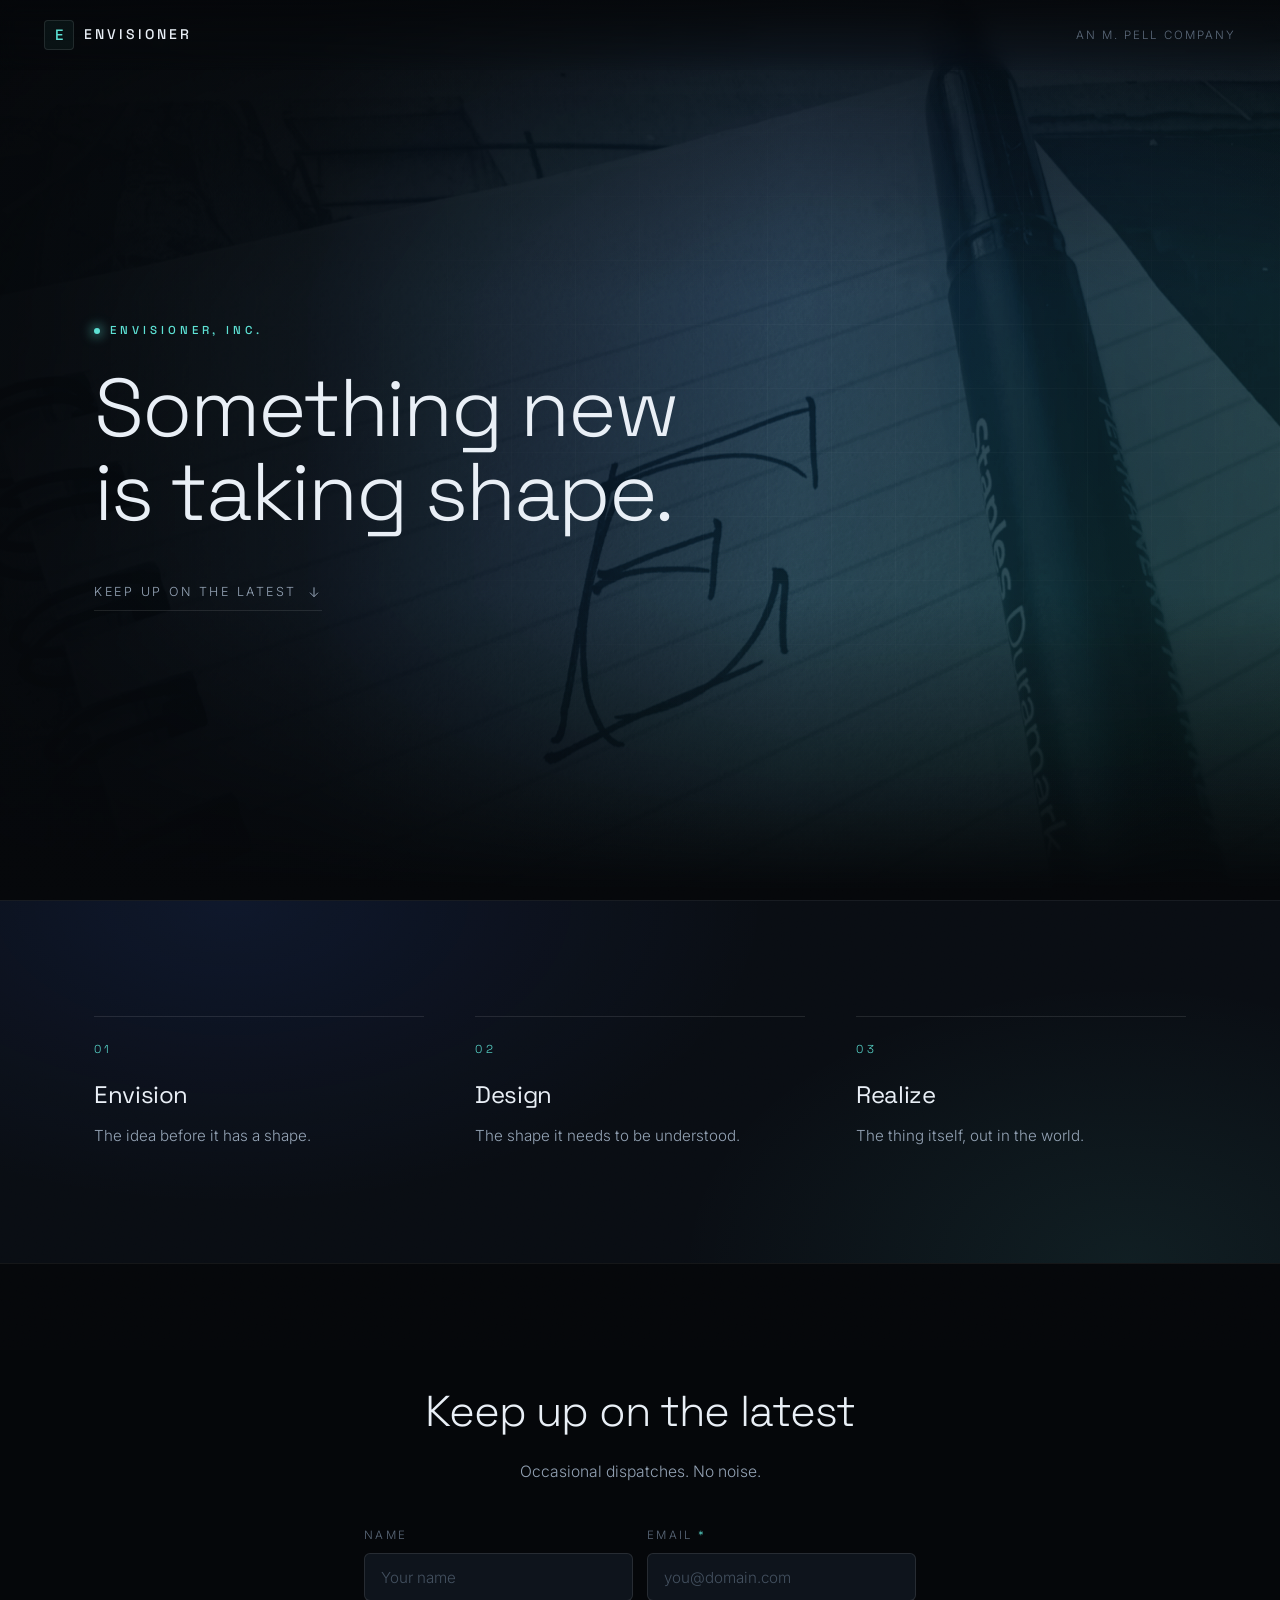
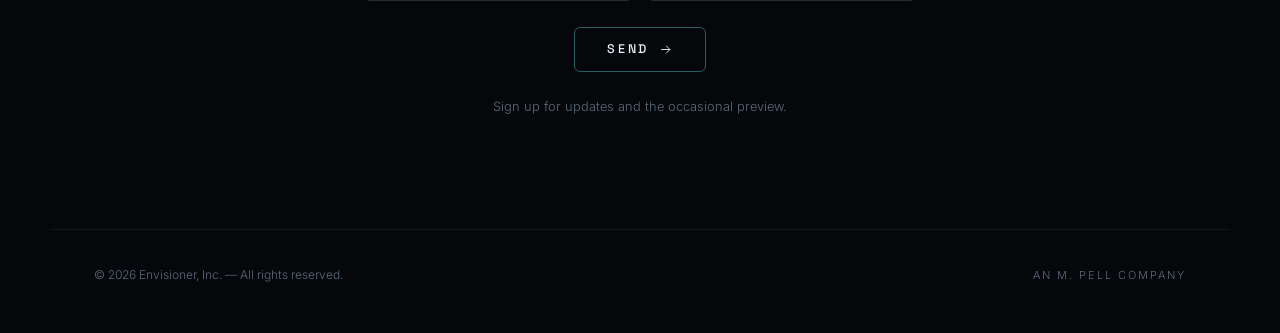
==== site/index.html @ a98060fa "Add envisionerinc.com coming-soon site A single dark, static page built around the existing hero pho" ====
<!doctype html>
<html lang="en">
<head>
<meta charset="utf-8">
<meta name="viewport" content="width=device-width, initial-scale=1">
<title>Envisioner, Inc. — an M. Pell company</title>
<meta name="description" content="Envisioner, Inc. — an M. Pell company. Something new is taking shape.">
<meta name="theme-color" content="#05070a">
<meta property="og:title" content="Envisioner, Inc.">
<meta property="og:description" content="Something new is taking shape.">
<meta property="og:image" content="https://envisionerinc.com/assets/hero.png">
<meta property="og:url" content="https://envisionerinc.com">
<meta property="og:type" content="website">
<meta name="twitter:card" content="summary_large_image">
<link rel="preconnect" href="https://fonts.googleapis.com">
<link rel="preconnect" href="https://fonts.gstatic.com" crossorigin>
<link href="https://fonts.googleapis.com/css2?family=Space+Grotesk:wght@300;400;500;700&family=Inter:wght@300;400;500&display=swap" rel="stylesheet">
<link rel="stylesheet" href="styles.css">
</head>
<body>

<div class="grain" aria-hidden="true"></div>

<header class="topbar">
  <a class="mark" href="/" aria-label="Envisioner, Inc. home">
    <span class="mark__glyph" aria-hidden="true">E</span>
    <span class="mark__text">Envisioner</span>
  </a>
  <span class="topbar__meta">an M.&nbsp;Pell company</span>
</header>

<main>

  <section class="hero" id="top">
    <div class="hero__media" aria-hidden="true">
      <div class="hero__img" id="heroImg"></div>
      <div class="hero__duo"></div>
      <div class="hero__grid"></div>
      <div class="hero__scan"></div>
      <div class="hero__vignette"></div>
    </div>

    <div class="hero__inner">
      <p class="eyebrow"><span class="eyebrow__dot" aria-hidden="true"></span>Envisioner,&nbsp;Inc.</p>
      <h1 class="wordmark" data-split>Something new is taking shape.</h1>
      <a class="cue" href="#signup">
        <span>Keep up on the latest</span>
        <svg viewBox="0 0 24 24" width="16" height="16" fill="none" stroke="currentColor" stroke-width="1.5" aria-hidden="true"><path d="M12 5v14M6 13l6 6 6-6"/></svg>
      </a>
    </div>
  </section>

  <section class="band">
    <div class="band__inner">
      <ol class="triad">
        <li><span class="triad__n">01</span><h2>Envision</h2><p>The idea before it has a shape.</p></li>
        <li><span class="triad__n">02</span><h2>Design</h2><p>The shape it needs to be understood.</p></li>
        <li><span class="triad__n">03</span><h2>Realize</h2><p>The thing itself, out in the world.</p></li>
      </ol>
    </div>
  </section>

  <section class="signup" id="signup">
    <div class="signup__inner">
      <h2 class="signup__title">Keep up on the latest</h2>
      <p class="signup__sub">Occasional dispatches. No noise.</p>
      <form class="form" id="signupForm" action="signup.php" method="post" novalidate>
        <div class="form__row">
          <label class="field">
            <span class="field__label">Name</span>
            <input type="text" name="name" autocomplete="name" placeholder="Your name">
          </label>
          <label class="field">
            <span class="field__label">Email <i aria-hidden="true">*</i></span>
            <input type="email" name="email" autocomplete="email" placeholder="you@domain.com" required>
          </label>
        </div>
        <div class="hp" aria-hidden="true">
          <label>Company <input type="text" name="company" tabindex="-1" autocomplete="off"></label>
        </div>

        <p class="form__error" id="formError" role="alert" hidden></p>
        <button type="submit" class="btn">
          <span>Send</span>
          <svg viewBox="0 0 24 24" width="15" height="15" fill="none" stroke="currentColor" stroke-width="1.5" aria-hidden="true"><path d="M5 12h14M13 6l6 6-6 6"/></svg>
        </button>
        <p class="form__note">Sign up for updates and the occasional preview.</p>
      </form>
    </div>
  </section>

</main>

<footer class="footer">
  <p>&copy; <span id="yr">2026</span> Envisioner,&nbsp;Inc. — All rights reserved.</p>
  <p class="footer__meta">an M.&nbsp;Pell company</p>
</footer>

<script src="script.js"></script>
</body>
</html>
---- site/styles.css ----
/* Envisioner, Inc. — envisionerinc.com */

:root{
  --ink:#05070a;
  --ink-2:#090d13;
  --surface:#0e141c;
  --line:rgba(255,255,255,.10);
  --line-soft:rgba(255,255,255,.06);
  --text:#e9eff6;
  --text-dim:#93a2b4;
  --text-faint:#5d6b7c;
  --accent:#5ce1d4;
  --blue:#3c6dff;
  --maxw:1180px;
  --ease:cubic-bezier(.22,.61,.36,1);
}

*,*::before,*::after{box-sizing:border-box}
/* An explicit display on an element beats the UA sheet, so hidden needs teeth. */
[hidden]{display:none!important}
html{scroll-behavior:smooth;-webkit-text-size-adjust:100%}
body{
  margin:0;
  background:var(--ink);
  color:var(--text);
  font-family:"Inter",-apple-system,BlinkMacSystemFont,"Segoe UI",Helvetica,Arial,sans-serif;
  font-weight:300;
  line-height:1.65;
  -webkit-font-smoothing:antialiased;
  overflow-x:hidden;
}
h1,h2,h3,.mark__text,.btn,.eyebrow,.triad__n{font-family:"Space Grotesk","Inter",sans-serif}
img{max-width:100%;display:block}
::selection{background:var(--accent);color:#04211f}
a{color:inherit;text-decoration:none}
:focus-visible{outline:2px solid var(--accent);outline-offset:3px;border-radius:2px}

/* ---------- film grain ---------- */
.grain{
  position:fixed;inset:-50%;z-index:9;pointer-events:none;opacity:.07;
  mix-blend-mode:overlay;
  background-image:url("data:image/svg+xml,%3Csvg xmlns='http://www.w3.org/2000/svg' width='240' height='240'%3E%3Cfilter id='n'%3E%3CfeTurbulence type='fractalNoise' baseFrequency='.85' numOctaves='3'/%3E%3C/filter%3E%3Crect width='100%25' height='100%25' filter='url(%23n)'/%3E%3C/svg%3E");
}
@media (prefers-reduced-motion: no-preference){
  .grain{animation:grainShift 700ms steps(2) infinite}
}
@keyframes grainShift{
  0%{transform:translate(0,0)} 25%{transform:translate(-2%,1%)}
  50%{transform:translate(1%,-2%)} 75%{transform:translate(-1%,-1%)}
  100%{transform:translate(2%,2%)}
}

/* ---------- top bar ---------- */
.topbar{
  position:fixed;top:0;left:0;right:0;z-index:20;
  display:flex;align-items:center;justify-content:space-between;gap:1rem;
  padding:1.25rem clamp(1.1rem,4vw,2.75rem);
  backdrop-filter:blur(10px);
  background:linear-gradient(180deg,rgba(5,7,10,.72),rgba(5,7,10,0));
}
.mark{display:flex;align-items:center;gap:.6rem}
.mark__glyph{
  display:grid;place-items:center;width:30px;height:30px;
  border:1px solid var(--line);border-radius:4px;
  font-family:"Space Grotesk",serif;font-size:15px;font-weight:500;
  color:var(--accent);
  background:rgba(92,225,212,.05);
  transition:border-color .4s var(--ease),background .4s var(--ease);
}
.mark:hover .mark__glyph{border-color:rgba(92,225,212,.45);background:rgba(92,225,212,.1)}
.mark__text{font-size:14px;font-weight:500;letter-spacing:.22em;text-transform:uppercase}
.topbar__meta{font-size:11.5px;letter-spacing:.18em;text-transform:uppercase;color:var(--text-faint)}

/* ---------- hero ---------- */
.hero{position:relative;min-height:100svh;display:flex;align-items:center;overflow:hidden;isolation:isolate}
.hero__media{position:absolute;inset:0;z-index:-1}
.hero__img{
  position:absolute;inset:-6%;
  background-image:url("assets/hero.png");
  background-image:image-set(url("assets/hero.webp") type("image/webp"),url("assets/hero.png") type("image/png"));
  background-size:cover;background-position:29% 54%;
  filter:grayscale(.66) contrast(1.06) brightness(.78);
  transform:scale(1.06);
  will-change:transform;
  transition:transform 1.6s var(--ease);
}
.hero__duo{
  position:absolute;inset:0;mix-blend-mode:color;opacity:.48;
  background:linear-gradient(135deg,#0b3b50 0%,#123f6b 45%,#1d6e6a 100%);
}
.hero__grid{
  position:absolute;inset:0;opacity:.4;
  background-image:
    repeating-linear-gradient(0deg,transparent 0 63px,var(--line-soft) 63px 64px),
    repeating-linear-gradient(90deg,transparent 0 63px,var(--line-soft) 63px 64px);
  -webkit-mask-image:radial-gradient(ellipse 78% 66% at 62% 46%,#000 25%,transparent 78%);
  mask-image:radial-gradient(ellipse 78% 66% at 62% 46%,#000 25%,transparent 78%);
}
.hero__scan{
  position:absolute;left:0;right:0;height:26vh;top:-30vh;opacity:.5;
  background:linear-gradient(180deg,transparent,rgba(92,225,212,.10) 45%,rgba(150,240,255,.20) 50%,rgba(92,225,212,.10) 55%,transparent);
}
@media (prefers-reduced-motion: no-preference){
  .hero__scan{animation:scan 9s linear infinite}
}
@keyframes scan{0%{top:-30vh}100%{top:105vh}}
.hero__vignette{
  position:absolute;inset:0;
  background:
    radial-gradient(ellipse 98% 86% at 62% 48%,transparent 46%,rgba(5,7,10,.46) 92%),
    linear-gradient(90deg,rgba(5,7,10,.93) 0%,rgba(5,7,10,.76) 24%,rgba(5,7,10,.4) 42%,rgba(5,7,10,.04) 62%,rgba(5,7,10,.18) 100%),
    linear-gradient(180deg,rgba(5,7,10,.82) 0%,rgba(5,7,10,.44) 13%,transparent 33%,transparent 66%,var(--ink) 99%);
}
.hero__inner{
  position:relative;width:100%;max-width:var(--maxw);
  margin:0 auto;padding:7rem clamp(1.1rem,4vw,2.75rem) 5rem;
}
.eyebrow{
  display:flex;align-items:center;gap:.65rem;margin:0 0 1.6rem;
  font-size:11.5px;font-weight:500;letter-spacing:.34em;text-transform:uppercase;color:var(--accent);
}
.eyebrow__dot{width:6px;height:6px;border-radius:50%;background:var(--accent);box-shadow:0 0 12px 2px rgba(92,225,212,.65)}
@media (prefers-reduced-motion: no-preference){
  .eyebrow__dot{animation:pulse 2.6s ease-in-out infinite}
}
@keyframes pulse{0%,100%{opacity:1;transform:scale(1)}50%{opacity:.35;transform:scale(.8)}}

.wordmark{
  margin:0;max-width:16ch;
  font-size:clamp(2.5rem,6.6vw,5.1rem);
  font-weight:300;line-height:1.03;letter-spacing:-.028em;
  text-wrap:balance;
}
.wordmark .w{display:inline-block;white-space:pre}
@media (prefers-reduced-motion: no-preference){
  .wordmark .w{opacity:0;transform:translateY(.5em);filter:blur(6px);animation:rise .95s var(--ease) forwards;animation-delay:var(--d,0s)}
}
@keyframes rise{to{opacity:1;transform:none;filter:blur(0)}}

.lede{
  margin:1.7rem 0 0;max-width:38ch;
  font-size:clamp(1rem,1.5vw,1.16rem);color:var(--text-dim);
}
.cue{
  display:inline-flex;align-items:center;gap:.6rem;margin-top:3rem;
  padding-bottom:.45rem;border-bottom:1px solid var(--line);
  font-size:12.5px;letter-spacing:.2em;text-transform:uppercase;color:var(--text-dim);
  transition:color .35s var(--ease),border-color .35s var(--ease);
}
.cue:hover{color:var(--accent);border-color:rgba(92,225,212,.5)}
@media (prefers-reduced-motion: no-preference){
  .cue svg{animation:bob 2.4s ease-in-out infinite}
}
@keyframes bob{0%,100%{transform:translateY(0)}50%{transform:translateY(4px)}}

/* ---------- band ---------- */
.band{position:relative;background:var(--ink-2);border-top:1px solid var(--line-soft)}
.band::before{
  content:"";position:absolute;inset:0;pointer-events:none;
  background:radial-gradient(ellipse 60% 120% at 18% 0%,rgba(60,109,255,.10),transparent 70%),
             radial-gradient(ellipse 50% 110% at 88% 100%,rgba(92,225,212,.08),transparent 70%);
}
.band__inner{position:relative;max-width:var(--maxw);margin:0 auto;padding:clamp(4rem,9vw,7.5rem) clamp(1.1rem,4vw,2.75rem)}
.triad{list-style:none;margin:0;padding:0;display:grid;gap:clamp(2rem,4vw,3.5rem);grid-template-columns:repeat(auto-fit,minmax(230px,1fr))}
.triad li{padding-top:1.4rem;border-top:1px solid var(--line)}
.triad__n{display:block;margin-bottom:1rem;font-size:11.5px;letter-spacing:.3em;color:var(--accent)}
.triad h2{margin:0 0 .55rem;font-size:1.5rem;font-weight:400;letter-spacing:-.015em}
.triad p{margin:0;font-size:.95rem;color:var(--text-dim)}

/* ---------- signup ---------- */
.signup{position:relative;border-top:1px solid var(--line-soft);background:var(--ink)}
.signup__inner{max-width:640px;margin:0 auto;padding:clamp(4rem,9vw,7rem) clamp(1.1rem,4vw,2.75rem);text-align:center}
.signup__title{margin:0;font-size:clamp(1.8rem,3.6vw,2.7rem);font-weight:300;letter-spacing:-.02em}
.signup__sub{margin:.7rem 0 2.6rem;color:var(--text-dim);font-size:.98rem}
.form__row{display:grid;gap:.9rem;grid-template-columns:repeat(auto-fit,minmax(190px,1fr));text-align:left}
.field{display:block}
.field__label{display:block;margin-bottom:.5rem;font-size:11.5px;letter-spacing:.2em;text-transform:uppercase;color:var(--text-faint)}
.field__label i{font-style:normal;color:var(--accent)}
.field input{
  width:100%;padding:.85rem 1rem;
  background:var(--surface);color:var(--text);
  border:1px solid var(--line);border-radius:6px;
  font-family:inherit;font-size:.95rem;font-weight:300;
  transition:border-color .3s var(--ease),background .3s var(--ease);
}
.field input::placeholder{color:#43505f}
.field input:hover{border-color:rgba(255,255,255,.2)}
.field input:focus{outline:none;border-color:var(--accent);background:#0b1219;box-shadow:0 0 0 3px rgba(92,225,212,.12)}
.hp{position:absolute;left:-9999px;width:1px;height:1px;overflow:hidden}
.form__error{margin:.9rem 0 0;font-size:.88rem;color:#ff8686;text-align:left}
.form__ok{margin:0;font-size:1.05rem;color:var(--accent)}
.btn{
  display:inline-flex;align-items:center;gap:.55rem;margin-top:1.6rem;
  padding:.85rem 2rem;
  background:transparent;color:var(--text);
  border:1px solid rgba(92,225,212,.4);border-radius:6px;
  font-size:12.5px;font-weight:500;letter-spacing:.22em;text-transform:uppercase;
  cursor:pointer;transition:background .35s var(--ease),border-color .35s var(--ease),color .35s var(--ease);
}
.btn:hover{background:rgba(92,225,212,.12);border-color:var(--accent);color:var(--accent)}
.btn[disabled]{opacity:.55;cursor:default}
.form__note{margin:1.5rem 0 0;font-size:.8rem;color:var(--text-faint)}

/* ---------- footer ---------- */
.footer{
  display:flex;flex-wrap:wrap;align-items:center;justify-content:space-between;gap:.6rem;
  max-width:var(--maxw);margin:0 auto;
  padding:2.2rem clamp(1.1rem,4vw,2.75rem) 3rem;
  border-top:1px solid var(--line-soft);
  font-size:12px;color:var(--text-faint);
}
.footer p{margin:0}
.footer__meta{letter-spacing:.18em;text-transform:uppercase;font-size:11px}

/* ---------- reveal ---------- */
.reveal{opacity:0;transform:translateY(22px)}
.reveal.in{opacity:1;transform:none;transition:opacity .9s var(--ease),transform .9s var(--ease)}

@media (prefers-reduced-motion: reduce){
  html{scroll-behavior:auto}
  .reveal,.reveal.in{opacity:1;transform:none;transition:none}
  .hero__img{transition:none}
}

@media (max-width:620px){
  .topbar{padding:1rem 1.05rem;gap:.5rem}
  .mark{gap:.45rem}
  .mark__glyph{width:26px;height:26px;font-size:13px}
  .mark__text{font-size:11.5px;letter-spacing:.14em}
  .topbar__meta{font-size:9px;letter-spacing:.08em;text-align:right;line-height:1.3}
  .hero__inner{padding-top:8rem}
  .hero__img{background-position:41% 57%}
  .footer{justify-content:center;text-align:center}
}
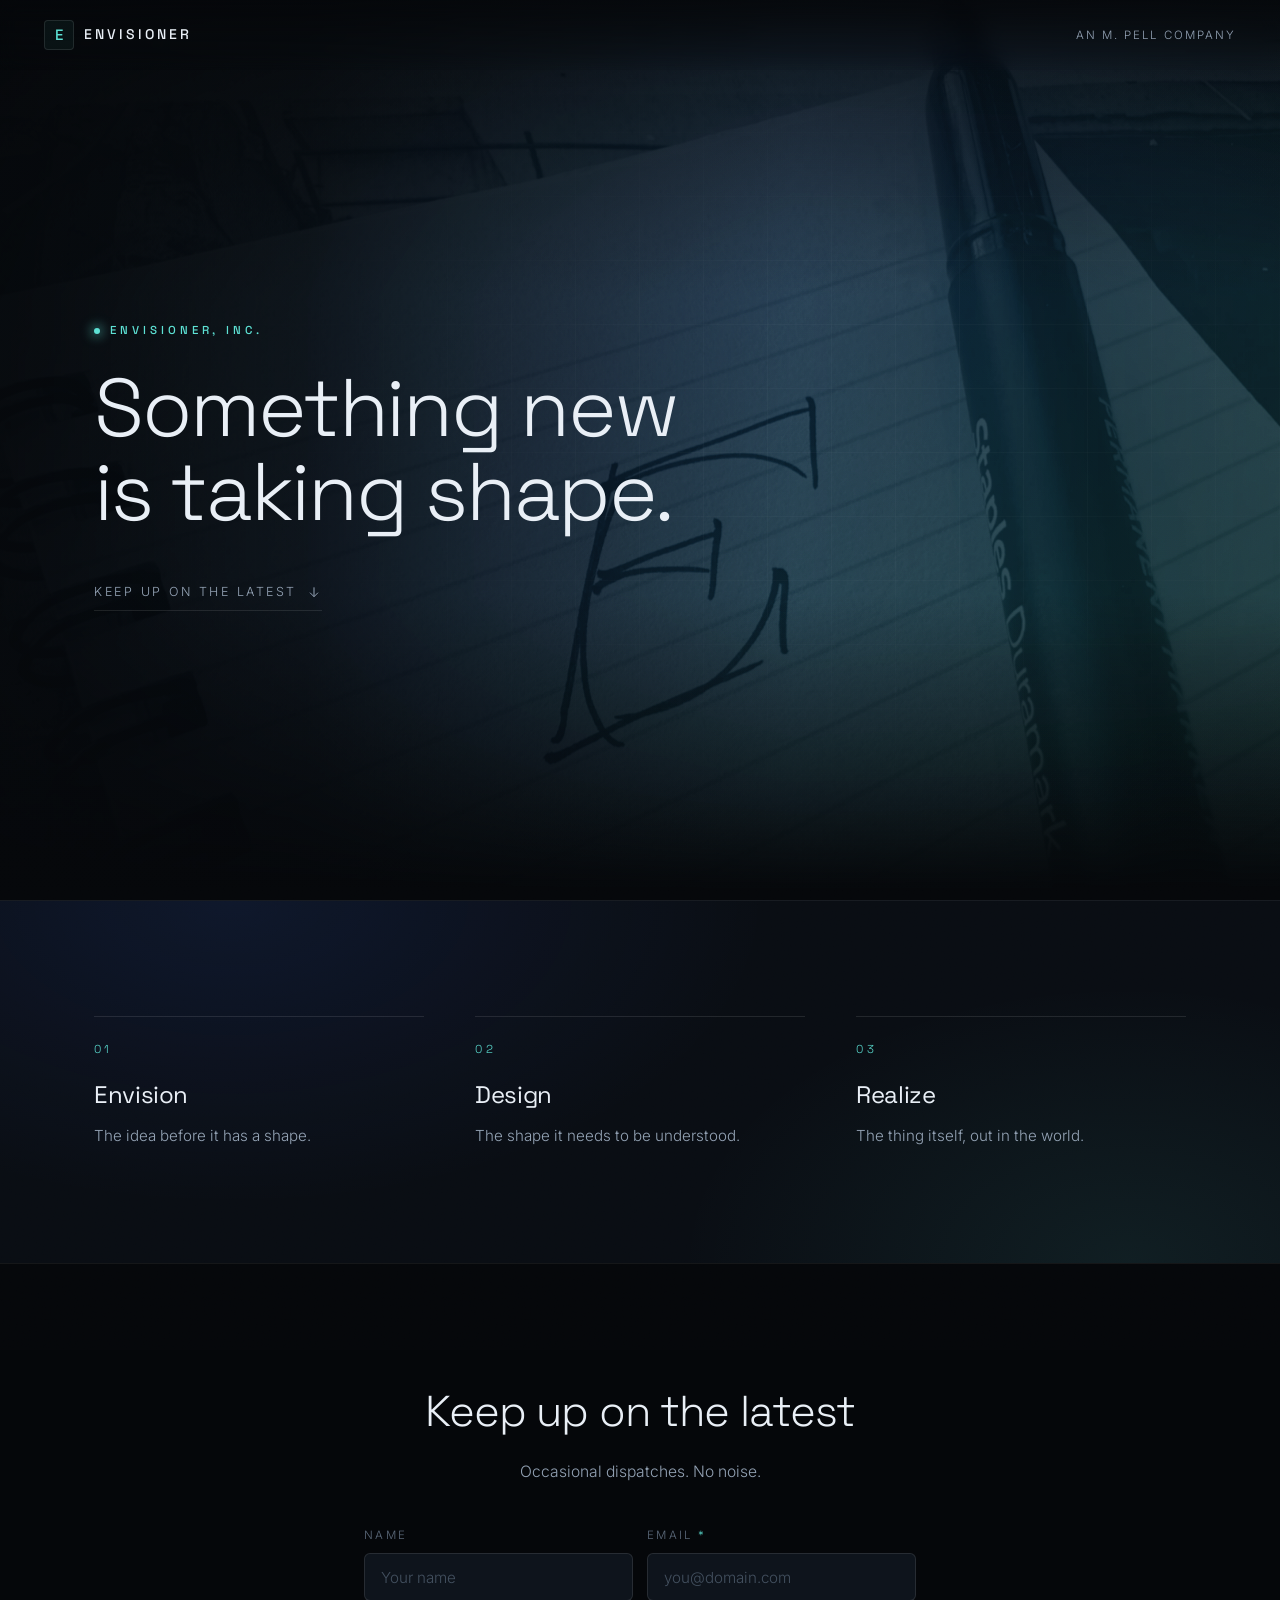
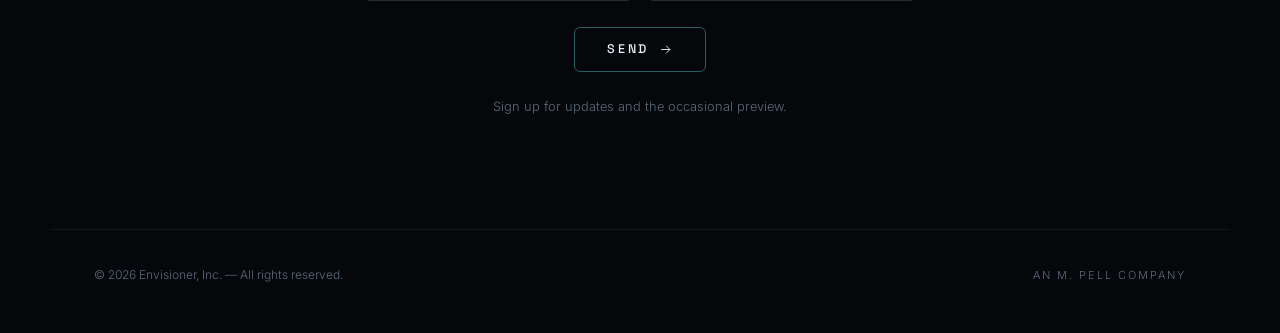
==== commit 2ea14236: "Light the headline word as the scan line crosses it "new" now brightens and takes a teal halo at the" ====
--- a/site/index.html
+++ b/site/index.html
@@ -42,7 +42,7 @@
 
     <div class="hero__inner">
       <p class="eyebrow"><span class="eyebrow__dot" aria-hidden="true"></span>Envisioner,&nbsp;Inc.</p>
-      <h1 class="wordmark" data-split>Something new is taking shape.</h1>
+      <h1 class="wordmark" data-split data-pulse="new">Something new is taking shape.</h1>
       <a class="cue" href="#signup">
         <span>Keep up on the latest</span>
         <svg viewBox="0 0 24 24" width="16" height="16" fill="none" stroke="currentColor" stroke-width="1.5" aria-hidden="true"><path d="M12 5v14M6 13l6 6 6-6"/></svg>
--- a/site/styles.css
+++ b/site/styles.css
@@ -69,7 +69,7 @@
 }
 .mark:hover .mark__glyph{border-color:rgba(92,225,212,.45);background:rgba(92,225,212,.1)}
 .mark__text{font-size:14px;font-weight:500;letter-spacing:.22em;text-transform:uppercase}
-.topbar__meta{font-size:11.5px;letter-spacing:.18em;text-transform:uppercase;color:var(--text-faint)}
+.topbar__meta{font-size:11.5px;letter-spacing:.18em;text-transform:uppercase;color:var(--text-dim)}
 
 /* ---------- hero ---------- */
 .hero{position:relative;min-height:100svh;display:flex;align-items:center;overflow:hidden;isolation:isolate}
@@ -136,6 +136,17 @@
   .wordmark .w{opacity:0;transform:translateY(.5em);filter:blur(6px);animation:rise .95s var(--ease) forwards;animation-delay:var(--d,0s)}
 }
 @keyframes rise{to{opacity:1;transform:none;filter:blur(0)}}
+
+/* One word lights as the scan line reaches it. Same 9s period as the sweep;
+   script.js offsets the start so the peak lands when the band crosses it. */
+.wordmark .pulse{display:inline-block}
+@media (prefers-reduced-motion: no-preference){
+  .wordmark .pulse{animation:wordPulse 9s ease-in-out infinite}
+}
+@keyframes wordPulse{
+  0%,36%,64%,100%{color:var(--text);text-shadow:0 0 0 rgba(92,225,212,0)}
+  50%{color:#c2f8f0;text-shadow:0 0 34px rgba(92,225,212,.8),0 0 14px rgba(216,252,247,.55)}
+}
 
 .lede{
   margin:1.7rem 0 0;max-width:38ch;
